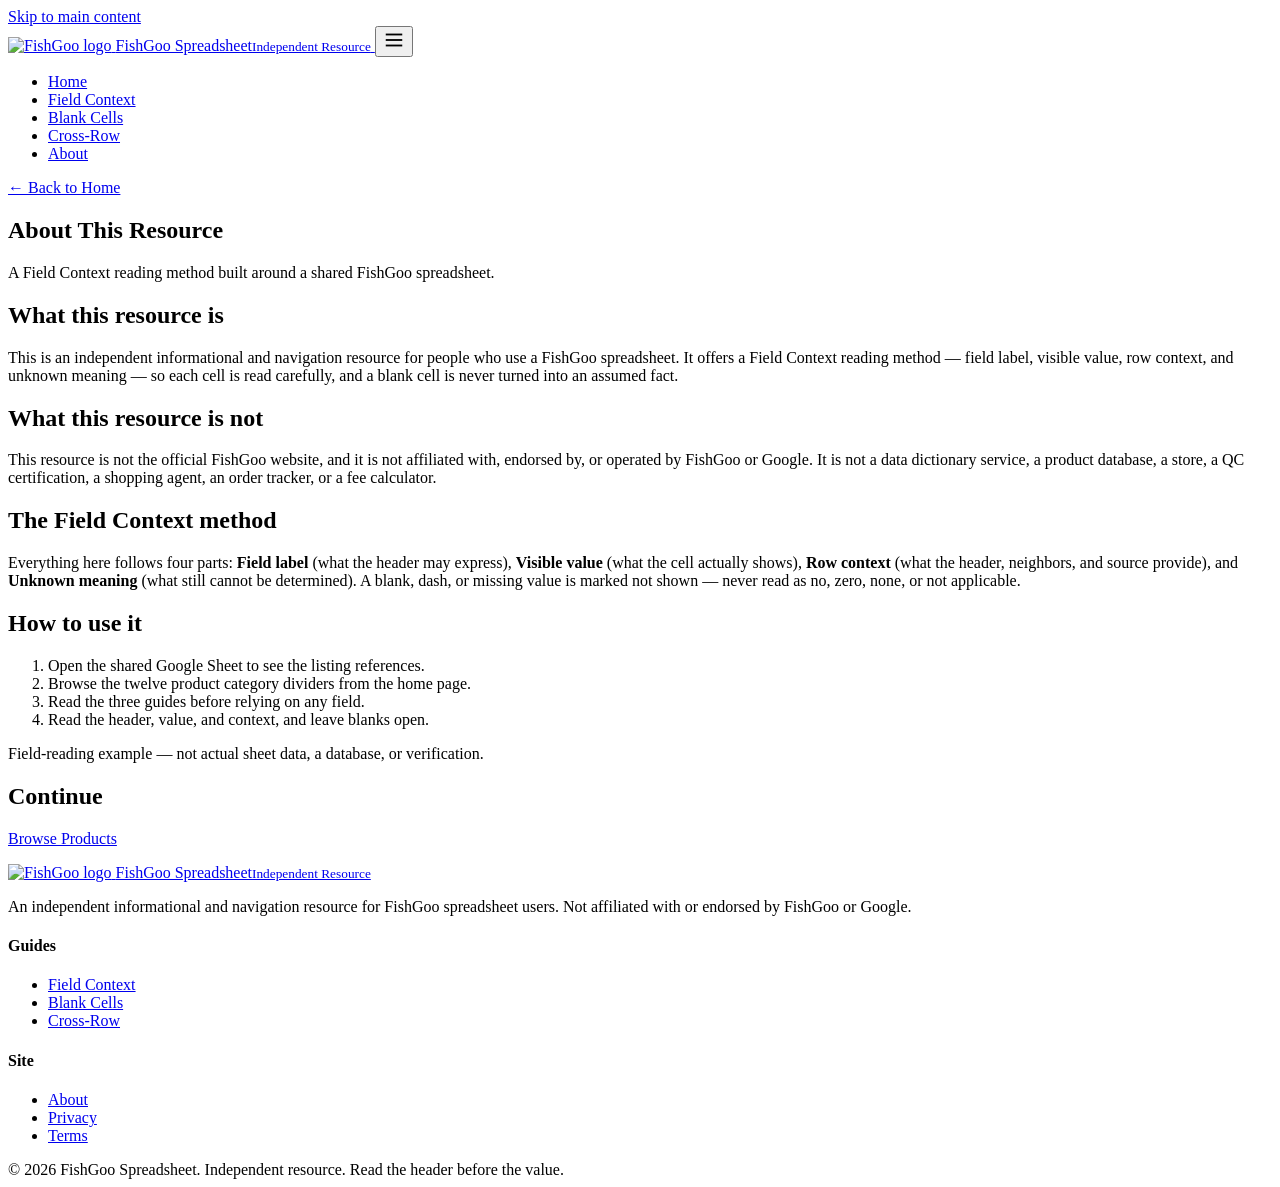
==== about/index.html @ eb70622d "Add about/index.html" ====
<!DOCTYPE html>
<html lang="en">
<head>
  <meta charset="UTF-8">
  <meta name="viewport" content="width=device-width, initial-scale=1.0">
  <title>About | FishGoo Spreadsheet</title>
  <meta name="description" content="About this independent FishGoo spreadsheet resource: a Field Context reading method, not an official FishGoo service.">
  <link rel="canonical" href="https://repglide.github.io/fishgoo-spreadsheet/about/">
  <link rel="icon" type="image/png" href="../assets/images/favicon.png">
  <link rel="stylesheet" href="../assets/css/styles.css">
  <meta name="robots" content="index, follow">
</head>
<body>
  <a href="#main-content" class="skip-link">Skip to main content</a>

  <header class="site-header">
    <div class="container header-inner">
      <a href="../index.html" class="brand" aria-label="FishGoo Spreadsheet Home">
        <img src="../assets/images/logo.png" alt="FishGoo logo" width="34" height="34">
        <span class="brand-name">FishGoo Spreadsheet<small>Independent Resource</small></span>
      </a>
      <button class="mobile-nav-toggle" aria-expanded="false" aria-label="Toggle navigation menu">
        <svg viewBox="0 0 24 24" fill="none" stroke="currentColor" stroke-width="2" width="22" height="22"><line x1="3" y1="6" x2="21" y2="6"></line><line x1="3" y1="12" x2="21" y2="12"></line><line x1="3" y1="18" x2="21" y2="18"></line></svg>
      </button>
      <nav class="main-nav" aria-label="Primary Navigation">
        <ul>
          <li><a href="../index.html">Home</a></li>
          <li><a href="../field-context-guide/">Field Context</a></li>
          <li><a href="../blank-cell-guide/">Blank Cells</a></li>
          <li><a href="../cross-row-consistency-guide/">Cross-Row</a></li>
          <li><a href="../about/" class="active">About</a></li>
        </ul>
      </nav>
    </div>
  </header>

  <main id="main-content">
    <section class="page-hero">
      <div class="container">
        <a class="back-link" href="../index.html">← Back to Home</a>
        <h1>About This Resource</h1>
        <p>A Field Context reading method built around a shared FishGoo spreadsheet.</p>
      </div>
    </section>

    <div class="article-body">
      <h2>What this resource is</h2>
      <p>This is an independent informational and navigation resource for people who use a FishGoo spreadsheet. It offers a Field Context reading method — field label, visible value, row context, and unknown meaning — so each cell is read carefully, and a blank cell is never turned into an assumed fact.</p>

      <h2>What this resource is not</h2>
      <p>This resource is not the official FishGoo website, and it is not affiliated with, endorsed by, or operated by FishGoo or Google. It is not a data dictionary service, a product database, a store, a QC certification, a shopping agent, an order tracker, or a fee calculator.</p>

      <h2>The Field Context method</h2>
      <p>Everything here follows four parts: <strong>Field label</strong> (what the header may express), <strong>Visible value</strong> (what the cell actually shows), <strong>Row context</strong> (what the header, neighbors, and source provide), and <strong>Unknown meaning</strong> (what still cannot be determined). A blank, dash, or missing value is marked not shown — never read as no, zero, none, or not applicable.</p>

      <h2>How to use it</h2>
      <ol>
        <li>Open the shared Google Sheet to see the listing references.</li>
        <li>Browse the twelve product category dividers from the home page.</li>
        <li>Read the three guides before relying on any field.</li>
        <li>Read the header, value, and context, and leave blanks open.</li>
      </ol>

      <p class="example-flag">Field-reading example — not actual sheet data, a database, or verification.</p>

      <h2>Continue</h2>
      <p><a href="https://repglide.com/?agent=fishgoo" class="btn btn-primary" target="_blank" rel="noopener">Browse Products</a></p>
    </div>
  </main>

  <footer class="site-footer">
    <div class="container">
      <div class="footer-grid">
        <div class="footer-brand">
          <a href="../index.html" class="brand" aria-label="FishGoo Spreadsheet Home">
            <img src="../assets/images/logo.png" alt="FishGoo logo" width="30" height="30">
            <span class="brand-name">FishGoo Spreadsheet<small>Independent Resource</small></span>
          </a>
          <p>An independent informational and navigation resource for FishGoo spreadsheet users. Not affiliated with or endorsed by FishGoo or Google.</p>
        </div>
        <div class="footer-col">
          <h4>Guides</h4>
          <ul>
            <li><a href="../field-context-guide/">Field Context</a></li>
            <li><a href="../blank-cell-guide/">Blank Cells</a></li>
            <li><a href="../cross-row-consistency-guide/">Cross-Row</a></li>
          </ul>
        </div>
        <div class="footer-col">
          <h4>Site</h4>
          <ul>
            <li><a href="../about/">About</a></li>
            <li><a href="../privacy/">Privacy</a></li>
            <li><a href="../terms/">Terms</a></li>
          </ul>
        </div>
      </div>
      <div class="footer-bottom">
        <span>&copy; <span id="year">2026</span> FishGoo Spreadsheet. Independent resource.</span>
        <span>Read the header before the value.</span>
      </div>
    </div>
  </footer>

  <script src="../assets/js/main.js"></script>
</body>
</html>
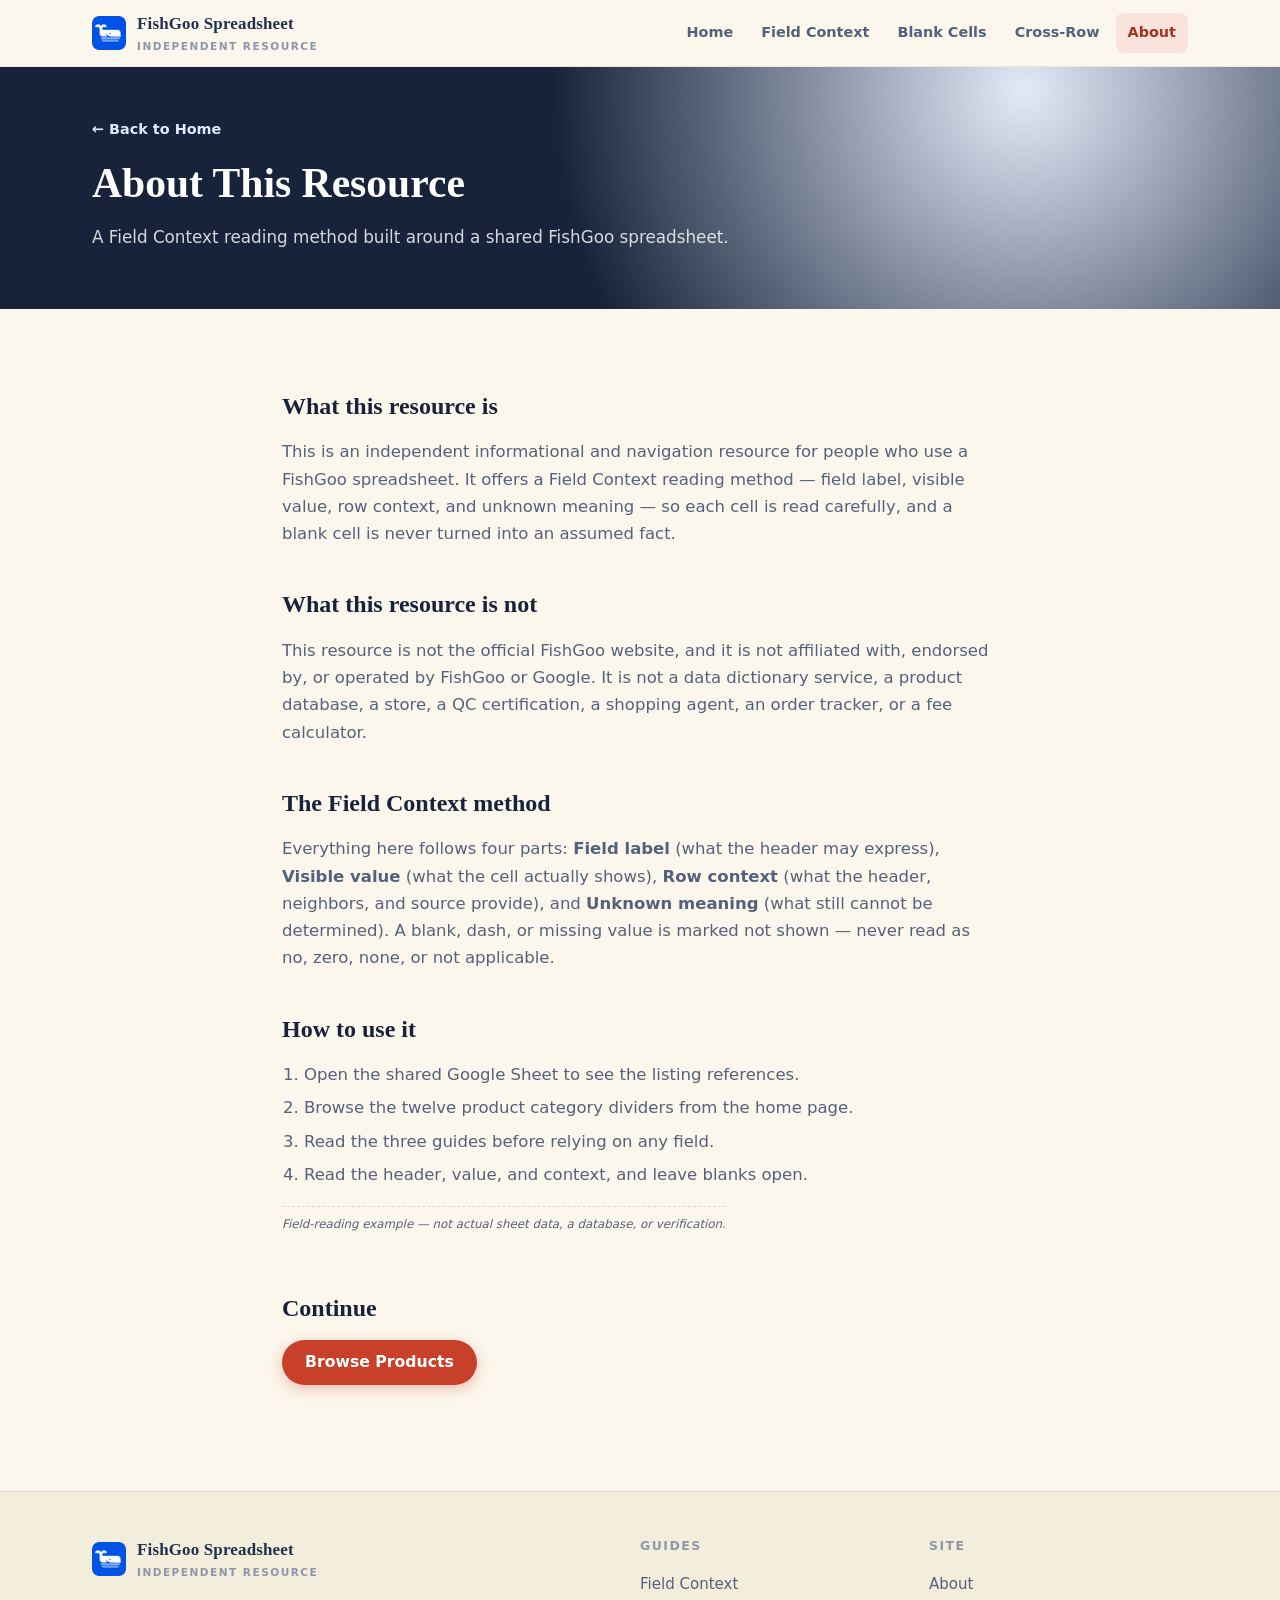
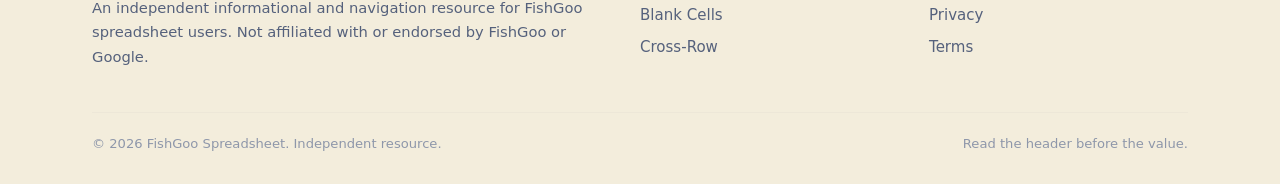
==== commit 943b6683: "Set nofollow noopener on repglide links" ====
--- a/about/index.html
+++ b/about/index.html
@@ -64,7 +64,7 @@
       <p class="example-flag">Field-reading example — not actual sheet data, a database, or verification.</p>
 
       <h2>Continue</h2>
-      <p><a href="https://repglide.com/?agent=fishgoo" class="btn btn-primary" target="_blank" rel="noopener">Browse Products</a></p>
+      <p><a href="https://repglide.com/?agent=fishgoo" class="btn btn-primary" target="_blank" rel="nofollow noopener">Browse Products</a></p>
     </div>
   </main>
 
--- a/assets/css/styles.css
+++ b/assets/css/styles.css
@@ -0,0 +1,355 @@
+/* ==========================================================================
+   FishGoo Spreadsheet — Field Context / Typesetter's Data Dictionary theme
+   Ivory white · deep navy blue · vermilion red accent · sea-glass green ·
+   mustard yellow · cobalt blue
+   Signatures: type scale, index ruler, definition bracket, blank marker,
+   baseline tick, folio label, field rule, margin definition
+   ========================================================================== */
+
+:root {
+  /* palette */
+  --ivory:      #FBF7EC;
+  --ivory-2:    #F3EDDC;
+  --ivory-3:    #EAE1CC;
+  --paper:      #FFFDF6;
+  --navy:       #22304F;
+  --navy-2:     #18233B;
+  --navy-soft:  #55617C;
+  --navy-faint: #8E97AA;
+  --verm:       #C8402A;
+  --verm-d:     #A33221;
+  --verm-s:     #F9E3DC;
+  --glass:      #7FB8A8;
+  --glass-d:    #5C9685;
+  --glass-s:    #E2F0EB;
+  --mustard:    #D9A520;
+  --mustard-d:  #A87B12;
+  --mustard-s:  #F7ECD2;
+  --cobalt:     #2F5EB8;
+  --cobalt-d:   #22468F;
+  --cobalt-s:   #E2EAF8;
+  --line:       #E2DAC7;
+  --line-soft:  #EDE7D8;
+
+  /* typography */
+  --serif: Georgia, 'Times New Roman', Times, serif;
+  --sans: system-ui, -apple-system, 'Segoe UI', Roboto, Helvetica, Arial, sans-serif;
+  --mono: ui-monospace, SFMono-Regular, 'SF Mono', Menlo, Consolas, monospace;
+
+  /* geometry */
+  --radius: 14px;
+  --radius-sm: 8px;
+  --container: 1140px;
+  --shadow-sm: 0 1px 2px rgba(34, 48, 79, 0.05), 0 2px 8px rgba(34, 48, 79, 0.06);
+  --shadow-md: 0 4px 14px rgba(34, 48, 79, 0.10), 0 12px 32px rgba(34, 48, 79, 0.08);
+}
+
+* { box-sizing: border-box; }
+html { scroll-behavior: smooth; -webkit-text-size-adjust: 100%; }
+
+body {
+  margin: 0;
+  font-family: var(--sans);
+  font-size: 16.5px;
+  line-height: 1.65;
+  color: var(--navy);
+  background: var(--ivory);
+  -webkit-font-smoothing: antialiased;
+  text-rendering: optimizeLegibility;
+}
+
+/* ---------- accessibility ---------- */
+.skip-link { position: absolute; left: -9999px; top: 0; background: var(--navy); color: #fff; padding: 10px 16px; z-index: 200; border-radius: 0 0 var(--radius-sm) 0; }
+.skip-link:focus { left: 0; }
+:focus-visible { outline: 3px solid var(--verm); outline-offset: 2px; border-radius: 3px; }
+.visually-hidden { position: absolute !important; width: 1px; height: 1px; margin: -1px; padding: 0; border: 0; overflow: hidden; clip: rect(0 0 0 0); white-space: nowrap; }
+
+/* ---------- layout ---------- */
+.container { max-width: var(--container); margin: 0 auto; padding: 0 22px; }
+
+/* ---------- header ---------- */
+.site-header { position: sticky; top: 0; z-index: 100; background: rgba(251, 247, 236, 0.92); backdrop-filter: saturate(140%) blur(8px); border-bottom: 1px solid var(--line-soft); }
+.header-inner { display: flex; align-items: center; gap: 20px; height: 66px; }
+.brand { display: flex; align-items: center; gap: 11px; text-decoration: none; color: var(--navy); }
+.brand img { width: 34px; height: 34px; display: block; border-radius: 7px; }
+.brand-name { font-family: var(--serif); font-weight: 700; font-size: 1.06rem; letter-spacing: 0.01em; }
+.brand-name small { display: block; font-family: var(--sans); font-weight: 600; font-size: 0.66rem; color: var(--navy-faint); letter-spacing: 0.14em; text-transform: uppercase; }
+
+.main-nav { margin-left: auto; }
+.main-nav ul { display: flex; align-items: center; gap: 4px; list-style: none; margin: 0; padding: 0; }
+.main-nav a { display: block; padding: 8px 12px; text-decoration: none; color: var(--navy-soft); font-weight: 600; font-size: 0.9rem; border-radius: var(--radius-sm); }
+.main-nav a:hover { background: var(--ivory-2); color: var(--navy); }
+.main-nav a.active { color: var(--verm-d); background: var(--verm-s); }
+
+.mobile-nav-toggle { display: none; margin-left: auto; width: 44px; height: 44px; border: 1px solid var(--line); background: #fff; border-radius: var(--radius-sm); cursor: pointer; color: var(--navy); }
+.mobile-nav-toggle svg { display: block; margin: 0 auto; }
+
+@media (max-width: 860px) {
+  .main-nav { display: none; }
+  .mobile-nav-toggle { display: block; }
+  .main-nav.open { display: block; position: absolute; left: 0; right: 0; top: 66px; background: #fff; border-bottom: 1px solid var(--line); box-shadow: var(--shadow-md); }
+  .main-nav.open ul { flex-direction: column; align-items: stretch; gap: 2px; padding: 8px; }
+  .main-nav.open a { padding: 12px 14px; }
+}
+
+/* ---------- buttons ---------- */
+.btn { display: inline-flex; align-items: center; justify-content: center; gap: 8px; padding: 12px 22px; border-radius: 999px; text-decoration: none; font-weight: 700; font-size: 0.98rem; line-height: 1.2; border: 1.5px solid transparent; transition: transform 0.12s ease, box-shadow 0.12s ease, background 0.12s ease; }
+.btn:active { transform: translateY(1px); }
+.btn-primary { background: var(--verm); color: #fff; box-shadow: 0 4px 14px rgba(200, 64, 42, 0.30); }
+.btn-primary:hover { background: var(--verm-d); box-shadow: 0 6px 18px rgba(200, 64, 42, 0.38); }
+.btn-secondary { background: #fff; color: var(--navy); border-color: var(--line); box-shadow: var(--shadow-sm); }
+.btn-secondary:hover { border-color: var(--navy-soft); background: #fff; }
+.btn-sm { padding: 9px 16px; font-size: 0.88rem; }
+
+/* ---------- hero ---------- */
+.hero-section { padding: 56px 0 44px; position: relative; overflow: hidden; background: radial-gradient(circle at 85% 8%, var(--cobalt-s) 0, transparent 42%), radial-gradient(circle at 6% 92%, var(--mustard-s) 0, transparent 40%); }
+.hero-grid { display: grid; grid-template-columns: 1.05fr 0.95fr; gap: 44px; align-items: center; }
+.hero-badge { display: inline-block; padding: 5px 13px; border-radius: 999px; background: var(--verm-s); color: var(--verm-d); font-weight: 700; font-size: 0.76rem; letter-spacing: 0.08em; text-transform: uppercase; }
+.hero-title { font-family: var(--serif); font-size: clamp(2.05rem, 4.6vw, 3.1rem); line-height: 1.12; color: var(--navy-2); margin: 18px 0 16px; font-weight: 700; }
+.hero-title em { font-style: normal; color: var(--verm); }
+.hero-description { font-size: 1.08rem; color: var(--navy-soft); max-width: 34em; margin: 0 0 26px; }
+.hero-actions { display: flex; flex-wrap: wrap; gap: 12px; }
+
+/* hero: typographic specimen */
+.hero-visual { position: relative; display: flex; justify-content: center; }
+.specimen {
+  position: relative; width: 320px; padding: 22px 20px 20px 32px;
+  background:
+    radial-gradient(circle at 12px 12px, var(--ivory-3) 2px, transparent 2.4px),
+    var(--paper);
+  background-size: auto, auto;
+  border: 1px solid var(--line);
+  border-radius: 16px;
+  box-shadow: var(--shadow-md);
+}
+/* faint baseline grid */
+.specimen::before {
+  content: ""; position: absolute; inset: 18px;
+  background: repeating-linear-gradient(0deg, transparent 0 24px, rgba(34,48,79,0.05) 24px 25px);
+  border-radius: 10px; pointer-events: none;
+}
+/* index ruler on the left */
+.index-ruler {
+  position: absolute; left: 12px; top: 18px; bottom: 18px; width: 8px;
+  background: repeating-linear-gradient(180deg, var(--navy-faint) 0 1px, transparent 1px 11px);
+  opacity: 0.6;
+}
+/* definition bracket on the right */
+.def-bracket { position: absolute; right: 14px; top: 20px; bottom: 20px; width: 10px; border: 1.5px solid var(--verm); border-left: 0; opacity: 0.5; }
+
+.spec-word { position: relative; display: block; line-height: 1.15; }
+.spec-field { font-family: var(--mono); font-size: 0.7rem; letter-spacing: 0.22em; text-transform: uppercase; color: var(--cobalt-d); margin-bottom: 6px; }
+.spec-value { font-family: var(--serif); font-size: 2.5rem; font-weight: 700; color: var(--navy); margin-bottom: 8px; }
+.spec-context { font-family: var(--sans); font-size: 1.12rem; font-weight: 600; letter-spacing: 0.05em; color: var(--mustard-d); margin-bottom: 10px; }
+.spec-unknown { display: inline-block; font-family: var(--mono); font-size: 1rem; letter-spacing: 0.14em; color: var(--verm); border-left: 2px solid var(--verm); border-right: 2px solid var(--verm); padding: 2px 8px; }
+
+/* folio label (page-number style) */
+.folio-label { position: absolute; bottom: 8px; right: 12px; font-family: var(--mono); font-size: 0.58rem; letter-spacing: 0.14em; text-transform: uppercase; color: var(--navy-faint); }
+
+@media (max-width: 860px) {
+  .hero-grid { grid-template-columns: 1fr; gap: 26px; }
+  .hero-section { padding-top: 34px; }
+  .specimen { width: 100%; max-width: 340px; }
+}
+
+/* ---------- section scaffolding ---------- */
+.section { padding: 46px 0; }
+.section-alt { background: var(--ivory-2); }
+.section-header { max-width: 680px; margin: 0 auto 34px; text-align: center; }
+.eyebrow { display: inline-block; font-size: 0.76rem; font-weight: 700; letter-spacing: 0.14em; text-transform: uppercase; color: var(--verm-d); }
+.section-title { font-family: var(--serif); font-size: clamp(1.6rem, 3.4vw, 2.15rem); color: var(--navy-2); margin: 10px 0 12px; line-height: 1.2; }
+.section-lead { color: var(--navy-soft); font-size: 1.02rem; margin: 0; }
+
+/* ---------- category grid (dictionary divider pages) ---------- */
+.categories-section { padding-top: 10px; }
+.cat-grid { display: grid; grid-template-columns: repeat(4, 1fr); gap: 14px; }
+.cat-card {
+  position: relative; display: flex; flex-direction: column; gap: 9px;
+  background: var(--paper); border: 1px solid var(--line);
+  border-radius: var(--radius); padding: 17px 16px 14px 22px; text-decoration: none; color: var(--navy);
+  box-shadow: var(--shadow-sm); transition: transform 0.14s ease, box-shadow 0.14s ease, border-color 0.14s ease;
+}
+.cat-card:hover { transform: translateY(-3px); box-shadow: var(--shadow-md); border-color: var(--verm); }
+/* letter-index edge strip (dictionary thumb index) */
+.cat-card::before {
+  content: ""; position: absolute; left: 0; top: 0; bottom: 0; width: 9px;
+  background: repeating-linear-gradient(180deg, var(--verm) 0 5px, transparent 5px 13px);
+  border-radius: var(--radius) 0 0 var(--radius); opacity: 0.9;
+}
+.cat-top { display: flex; align-items: flex-start; justify-content: space-between; }
+.cat-code { font-family: var(--mono); font-size: 0.72rem; color: var(--navy-faint); letter-spacing: 0.06em; }
+.cat-spec { font-family: var(--serif); font-size: 1.5rem; font-weight: 800; color: var(--navy-2); line-height: 1; }
+.cat-icon { width: 28px; height: 28px; color: var(--verm-d); }
+.cat-icon svg { width: 100%; height: 100%; }
+.cat-name { font-weight: 700; color: var(--navy-2); font-size: 0.97rem; line-height: 1.3; }
+.cat-card .cat-arrow { margin-top: auto; font-size: 0.8rem; font-weight: 700; color: var(--verm-d); }
+
+@media (max-width: 900px) {
+  .cat-grid { grid-template-columns: repeat(2, 1fr); gap: 12px; }
+  .cat-card { padding: 15px 13px 12px 20px; }
+}
+
+/* ---------- Read the Header Before the Value (field-context method) ---------- */
+.field-method { display: grid; grid-template-columns: repeat(4, 1fr); gap: 14px; }
+.fm-step {
+  position: relative; background: var(--paper); border: 1px solid var(--line);
+  border-radius: var(--radius); padding: 24px 20px 20px; box-shadow: var(--shadow-sm);
+}
+.fm-step .fm-num { display: inline-block; font-family: var(--mono); font-size: 0.72rem; font-weight: 800; letter-spacing: 0.1em; text-transform: uppercase; }
+.fm-step h3 { font-family: var(--serif); font-size: 1.16rem; color: var(--navy-2); margin: 8px 0 8px; }
+.fm-step p { color: var(--navy-soft); font-size: 0.93rem; margin: 0; }
+.fm-step.fm-field { border-top: 4px solid var(--cobalt); }
+.fm-step.fm-field .fm-num { color: var(--cobalt-d); }
+.fm-step.fm-value { border-top: 4px solid var(--navy); }
+.fm-step.fm-value .fm-num { color: var(--navy-soft); }
+.fm-step.fm-context { border-top: 4px solid var(--mustard); }
+.fm-step.fm-context .fm-num { color: var(--mustard-d); }
+.fm-step.fm-unknown { border-top: 4px solid var(--verm); }
+.fm-step.fm-unknown .fm-num { color: var(--verm-d); }
+@media (max-width: 900px) { .field-method { grid-template-columns: repeat(2, 1fr); } }
+@media (max-width: 560px) { .field-method { grid-template-columns: 1fr; } }
+
+/* ---------- Blank Is Not Zero (blank cell panel) ---------- */
+.blank-panel {
+  max-width: 760px; margin: 0 auto; background: var(--paper); border: 1px solid var(--line);
+  border-radius: var(--radius); padding: 26px 26px; box-shadow: var(--shadow-sm);
+}
+.blank-cell { display: flex; align-items: center; gap: 12px; justify-content: center; padding: 14px 0 6px; }
+/* blank marker: empty dashed bracket, no zero / red cross */
+.blank-marker { width: 44px; height: 26px; border: 1.5px dashed var(--navy-faint); border-radius: 5px; opacity: 0.7; }
+.blank-word { font-family: var(--mono); font-size: 0.72rem; letter-spacing: 0.12em; text-transform: uppercase; color: var(--navy-faint); }
+.blank-panel p { text-align: center; color: var(--navy-soft); font-size: 0.98rem; max-width: 34em; margin: 8px auto 0; }
+
+.blank-grid { display: grid; grid-template-columns: 1fr 1fr; gap: 14px; margin-top: 18px; }
+.blank-col { background: var(--paper); border: 1px solid var(--line); border-radius: var(--radius); padding: 18px 20px; }
+.blank-col h3 { margin: 0 0 8px; font-size: 1rem; color: var(--navy-2); }
+.blank-col ul { margin: 0; padding-left: 18px; color: var(--navy-soft); font-size: 0.92rem; }
+.blank-col ul li { margin: 5px 0; }
+.blank-col.is-blank h3 { color: var(--navy-2); }
+.blank-col.is-assumed { border-top: 3px solid var(--verm); }
+@media (max-width: 720px) { .blank-grid { grid-template-columns: 1fr; } }
+
+/* ---------- the field dictionary card (typesetting proof structure) ---------- */
+.dictionary-card { max-width: 780px; margin: 0 auto; background: var(--paper); border: 1px solid var(--line); border-radius: 16px; box-shadow: var(--shadow-md); overflow: hidden; }
+.dictionary-card .dc-head { display: flex; align-items: center; justify-content: space-between; gap: 12px; padding: 16px 22px; background: var(--navy-2); color: #fff; }
+.dictionary-card .dc-head .dc-title { font-family: var(--mono); font-size: 0.78rem; font-weight: 800; letter-spacing: 0.12em; text-transform: uppercase; }
+.dictionary-card .dc-head .folio-label { position: static; color: rgba(255,255,255,0.6); }
+.dictionary-card .dc-blocks { padding: 4px 0; }
+.dictionary-card .dc-block { padding: 15px 22px; border-top: 1px solid var(--line-soft); }
+.dictionary-card .dc-block:first-child { border-top: 0; }
+.dictionary-card .dc-block { display: grid; grid-template-columns: 150px 1fr; gap: 14px; align-items: baseline; }
+.dictionary-card .dc-label { font-family: var(--mono); font-size: 0.74rem; font-weight: 700; letter-spacing: 0.05em; text-transform: uppercase; }
+.dictionary-card .dc-def { font-family: var(--serif); font-size: 1.02rem; color: var(--navy); }
+.dictionary-card .dc-block.dc-field .dc-label { color: var(--cobalt-d); }
+.dictionary-card .dc-block.dc-value .dc-label { color: var(--navy-soft); }
+.dictionary-card .dc-block.dc-context .dc-label { color: var(--mustard-d); }
+.dictionary-card .dc-block.dc-unknown .dc-label { color: var(--verm-d); }
+/* field rule: horizontal rule separating blocks */
+.dictionary-card .dc-block.dc-unknown { border-top: 2px solid var(--verm); }
+@media (max-width: 600px) {
+  .dictionary-card .dc-block { grid-template-columns: 1fr; gap: 3px; padding: 13px 18px; }
+  .dictionary-card .dc-head { padding: 14px 18px; }
+}
+
+/* ---------- Same Shape, Different Meaning (cross-row consistency) ---------- */
+.shape-grid { display: grid; grid-template-columns: 1fr 1fr; gap: 14px; }
+.shape-col { background: var(--paper); border: 1px solid var(--line); border-radius: var(--radius); padding: 20px 22px; }
+.shape-col h3 { margin: 0 0 10px; font-size: 1.02rem; display: flex; align-items: center; gap: 9px; color: var(--navy-2); }
+.shape-col ul { margin: 0; padding-left: 18px; color: var(--navy-soft); font-size: 0.94rem; }
+.shape-col ul li { margin: 6px 0; }
+.shape-col .mark { flex: none; width: 22px; height: 22px; border-radius: 5px; display: grid; place-items: center; font-size: 0.78rem; color: #fff; font-family: var(--mono); }
+.shape-col.is-same .mark { background: var(--glass-d); }
+.shape-col.is-diff .mark { background: var(--verm); }
+@media (max-width: 720px) { .shape-grid { grid-template-columns: 1fr; } }
+
+/* ---------- signatures ---------- */
+.field-rule { border-left: 3px solid var(--verm); background: var(--verm-s); padding: 14px 16px; border-radius: 0 var(--radius-sm) var(--radius-sm) 0; margin: 18px 0; font-size: 0.94rem; color: #7A2413; }
+.field-rule strong { display: block; font-size: 0.72rem; letter-spacing: 0.12em; text-transform: uppercase; margin-bottom: 4px; color: var(--verm-d); }
+
+.margin-definition { display: flex; align-items: center; gap: 9px; padding: 10px 14px; border: 1px dashed var(--mustard-d); border-radius: var(--radius-sm); background: var(--mustard-s); color: #6E5313; font-weight: 600; font-size: 0.92rem; margin: 10px 0; }
+.margin-definition .qmark { flex: none; width: 24px; height: 24px; border-radius: 50%; background: var(--mustard); color: #fff; display: grid; place-items: center; font-weight: 800; }
+
+/* definition bracket span */
+.definition-bracket-inline { display: inline; border-left: 2px solid var(--cobalt); border-right: 2px solid var(--cobalt); padding: 0 5px; color: var(--cobalt-d); font-style: italic; }
+
+/* baseline tick note */
+.baseline-tick { display: inline-flex; align-items: center; gap: 9px; padding: 10px 14px; border: 1px solid var(--glass); border-radius: var(--radius-sm); background: var(--glass-s); color: #1E5C48; font-weight: 600; font-size: 0.92rem; margin: 10px 0; }
+.baseline-tick .qmark { flex: none; width: 24px; height: 24px; border-radius: 50%; background: var(--glass-d); color: #fff; display: grid; place-items: center; font-weight: 800; }
+
+.example-flag { display: inline-block; margin-top: 14px; font-size: 0.74rem; color: var(--navy-faint); font-style: italic; border-top: 1px dashed var(--line); padding-top: 8px; }
+
+/* ---------- do not fill the missing cell (stop rules) ---------- */
+.stop-list { list-style: none; margin: 0; padding: 0; max-width: 760px; margin-inline: auto; }
+.stop-list li { display: flex; gap: 14px; align-items: flex-start; padding: 14px 16px; margin: 10px 0; background: var(--paper); border: 1px solid var(--line); border-radius: var(--radius); box-shadow: var(--shadow-sm); }
+.stop-list .s-num { flex: none; width: 30px; height: 30px; border-radius: 50%; display: grid; place-items: center; background: var(--verm-s); color: var(--verm); font-weight: 800; font-size: 0.82rem; font-family: var(--mono); }
+.stop-list p { margin: 0; color: var(--navy-soft); font-size: 0.96rem; }
+.stop-list strong { color: var(--navy-2); }
+
+/* ---------- guide entry cards ---------- */
+.guide-grid { display: grid; grid-template-columns: repeat(3, 1fr); gap: 16px; }
+.guide-card { display: flex; flex-direction: column; background: var(--paper); border: 1px solid var(--line); border-radius: var(--radius); padding: 24px 22px; text-decoration: none; color: var(--navy); box-shadow: var(--shadow-sm); transition: transform 0.14s ease, box-shadow 0.14s ease; }
+.guide-card:hover { transform: translateY(-3px); box-shadow: var(--shadow-md); }
+.guide-card .guide-num { font-family: var(--mono); font-size: 0.78rem; color: var(--verm-d); letter-spacing: 0.1em; }
+.guide-card h3 { font-family: var(--serif); font-size: 1.24rem; color: var(--navy-2); margin: 8px 0 10px; }
+.guide-card p { color: var(--navy-soft); font-size: 0.95rem; margin: 0 0 16px; }
+.guide-card .guide-cta { margin-top: auto; font-weight: 700; color: var(--verm-d); font-size: 0.9rem; }
+@media (max-width: 900px) { .guide-grid { grid-template-columns: 1fr; } }
+
+/* ---------- FAQ ---------- */
+.faq-list { max-width: 760px; margin: 0 auto; }
+details.faq-item { background: var(--paper); border: 1px solid var(--line); border-radius: var(--radius); margin: 10px 0; box-shadow: var(--shadow-sm); overflow: hidden; }
+details.faq-item summary { cursor: pointer; list-style: none; padding: 16px 20px; font-weight: 700; color: var(--navy-2); display: flex; align-items: center; justify-content: space-between; gap: 14px; }
+details.faq-item summary::-webkit-details-marker { display: none; }
+details.faq-item summary::after { content: "+"; font-size: 1.5rem; font-weight: 400; color: var(--verm); line-height: 1; }
+details.faq-item[open] summary::after { content: "–"; }
+.faq-item .faq-body { padding: 0 20px 18px; color: var(--navy-soft); font-size: 0.96rem; }
+.faq-item .faq-body p { margin: 0 0 10px; }
+
+/* ---------- final CTA ---------- */
+.final-cta { background: var(--navy-2); color: #fff; border-radius: 20px; padding: 44px 40px; text-align: center; position: relative; overflow: hidden; }
+.final-cta::before { content: ""; position: absolute; inset: 0; opacity: 0.35; background: radial-gradient(circle at 15% 20%, var(--verm) 0, transparent 40%), radial-gradient(circle at 85% 80%, var(--cobalt) 0, transparent 40%); }
+.final-cta h2 { font-family: var(--serif); font-size: clamp(1.5rem, 3.2vw, 2.1rem); margin: 0 0 12px; position: relative; }
+.final-cta p { color: rgba(255,255,255,0.82); max-width: 30em; margin: 0 auto 24px; position: relative; }
+.final-cta .btn-primary { position: relative; }
+
+/* ---------- footer ---------- */
+.site-footer { border-top: 1px solid var(--line); background: var(--ivory-2); padding: 44px 0 30px; margin-top: 30px; }
+.footer-grid { display: grid; grid-template-columns: 2fr 1fr 1fr; gap: 30px; }
+.footer-brand p { color: var(--navy-soft); font-size: 0.92rem; max-width: 34em; }
+.footer-col h4 { font-size: 0.78rem; letter-spacing: 0.12em; text-transform: uppercase; color: var(--navy-faint); margin: 0 0 12px; }
+.footer-col ul { list-style: none; margin: 0; padding: 0; }
+.footer-col a { color: var(--navy-soft); text-decoration: none; font-size: 0.94rem; line-height: 2.1; }
+.footer-col a:hover { color: var(--verm-d); }
+.footer-bottom { margin-top: 28px; padding-top: 20px; border-top: 1px solid var(--line-soft); font-size: 0.82rem; color: var(--navy-faint); display: flex; flex-wrap: wrap; gap: 8px 20px; justify-content: space-between; }
+@media (max-width: 720px) { .footer-grid { grid-template-columns: 1fr; } }
+
+/* ---------- article / guide pages ---------- */
+.page-hero { background: radial-gradient(circle at 80% 10%, var(--cobalt-s) 0, transparent 45%), var(--navy-2); color: #fff; padding: 48px 0 40px; position: relative; overflow: hidden; }
+.page-hero .container { position: relative; }
+.page-hero h1 { font-family: var(--serif); font-size: clamp(1.8rem, 4vw, 2.6rem); margin: 12px 0 12px; line-height: 1.15; color: #fff; }
+.page-hero p { color: rgba(255,255,255,0.82); max-width: 40em; font-size: 1.05rem; }
+
+.article-body { max-width: 760px; margin: 0 auto; padding: 40px 22px 60px; }
+.article-body h2 { font-family: var(--serif); font-size: 1.5rem; color: var(--navy-2); margin: 38px 0 12px; }
+.article-body h3 { font-size: 1.12rem; color: var(--navy-2); margin: 26px 0 8px; }
+.article-body p { color: var(--navy-soft); margin: 0 0 16px; }
+.article-body ul, .article-body ol { color: var(--navy-soft); margin: 0 0 18px; padding-left: 22px; }
+.article-body li { margin: 6px 0; }
+.article-body blockquote { margin: 22px 0; padding: 16px 20px; background: var(--ivory-2); border-left: 4px solid var(--verm); border-radius: 0 var(--radius-sm) var(--radius-sm) 0; color: var(--navy-soft); font-family: var(--serif); font-size: 1.06rem; }
+
+.back-link { display: inline-flex; align-items: center; gap: 6px; color: var(--cobalt-s); font-weight: 700; text-decoration: none; font-size: 0.9rem; margin-bottom: 6px; }
+.back-link:hover { text-decoration: underline; }
+
+/* legal pages */
+.legal-body { max-width: 720px; margin: 0 auto; padding: 40px 22px 60px; }
+.legal-body h1 { font-family: var(--serif); color: var(--navy-2); font-size: 2rem; margin: 0 0 6px; }
+.legal-body .legal-date { color: var(--navy-faint); font-size: 0.85rem; margin-bottom: 24px; }
+.legal-body h2 { font-family: var(--serif); font-size: 1.25rem; color: var(--navy-2); margin: 28px 0 8px; }
+.legal-body p, .legal-body li { color: var(--navy-soft); }
+.legal-body ul { padding-left: 22px; }
+
+/* 404 */
+.notfound { text-align: center; padding: 70px 22px 80px; }
+.notfound .big { font-family: var(--serif); font-size: clamp(4rem, 14vw, 7rem); color: var(--navy-2); margin: 0; line-height: 1; }
+.notfound h1 { font-family: var(--serif); color: var(--navy-2); margin: 8px 0 12px; }
+.notfound p { color: var(--navy-soft); max-width: 30em; margin: 0 auto 24px; }
